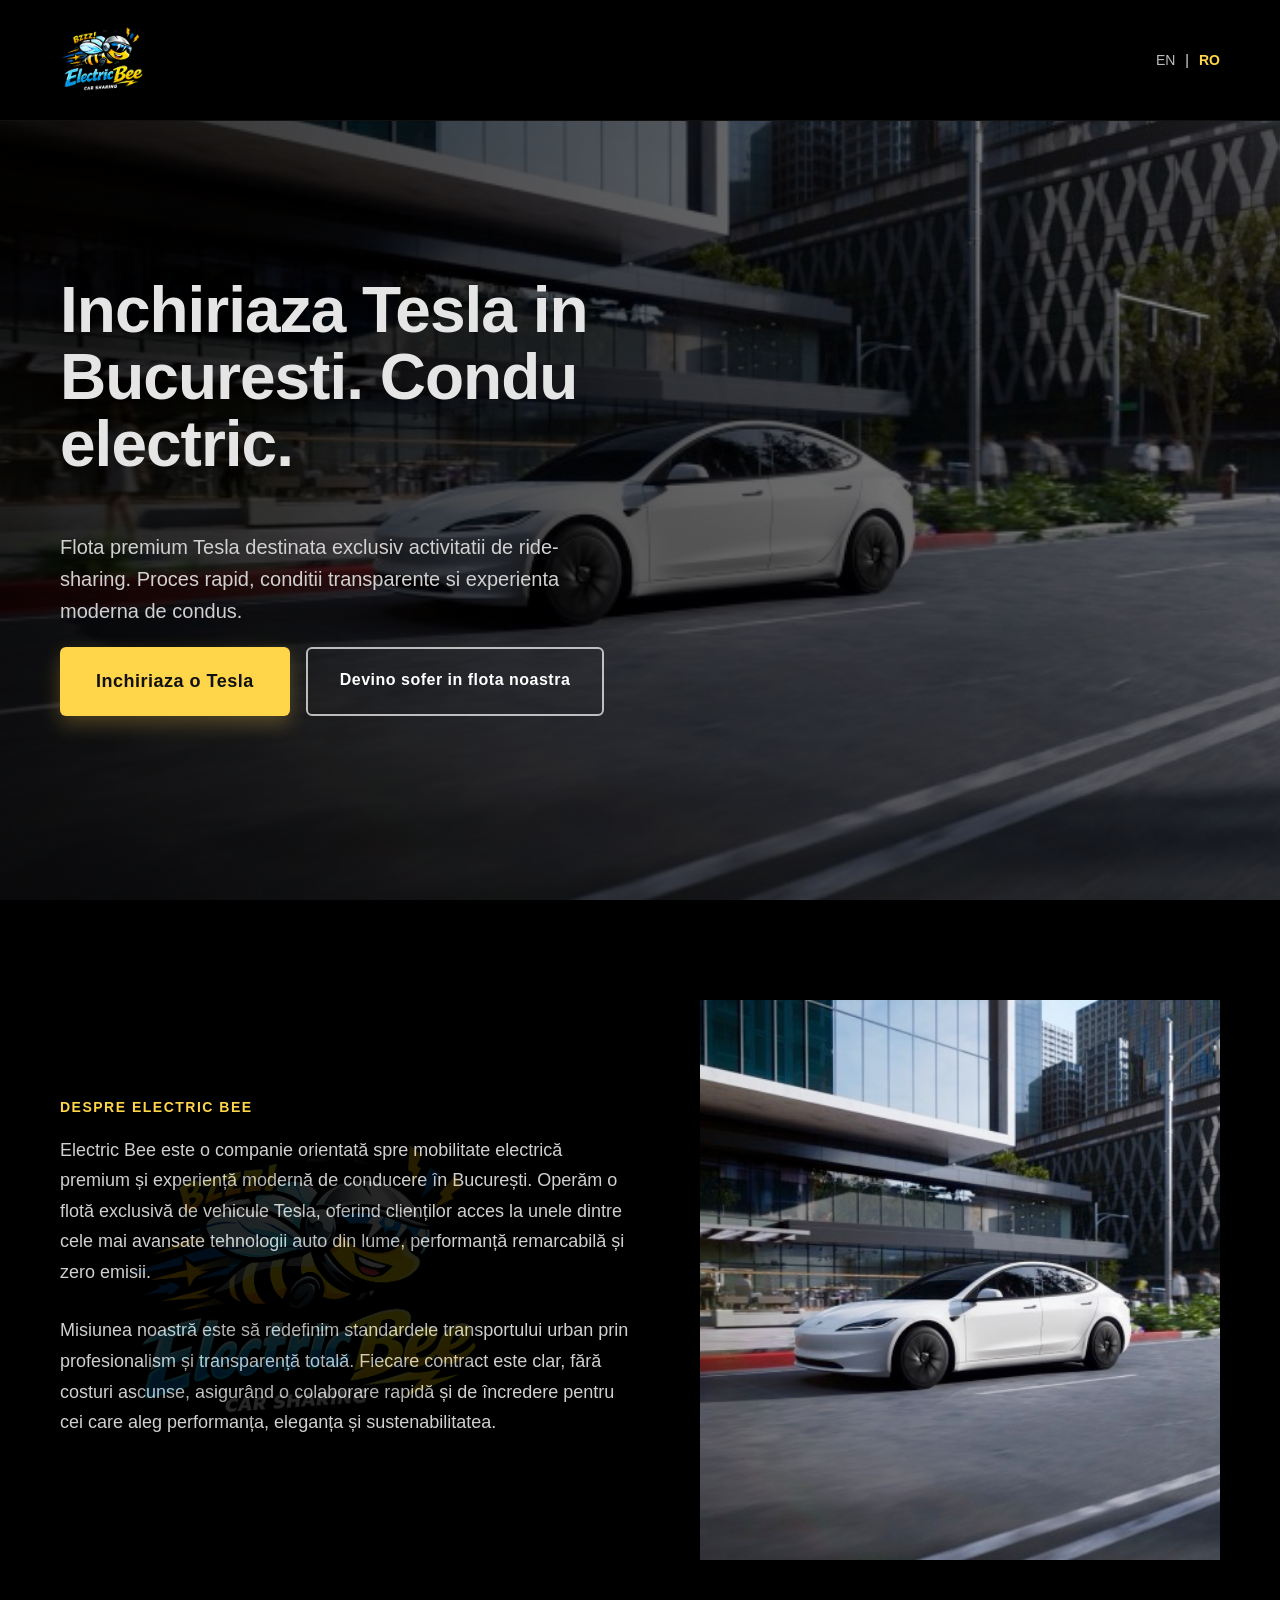
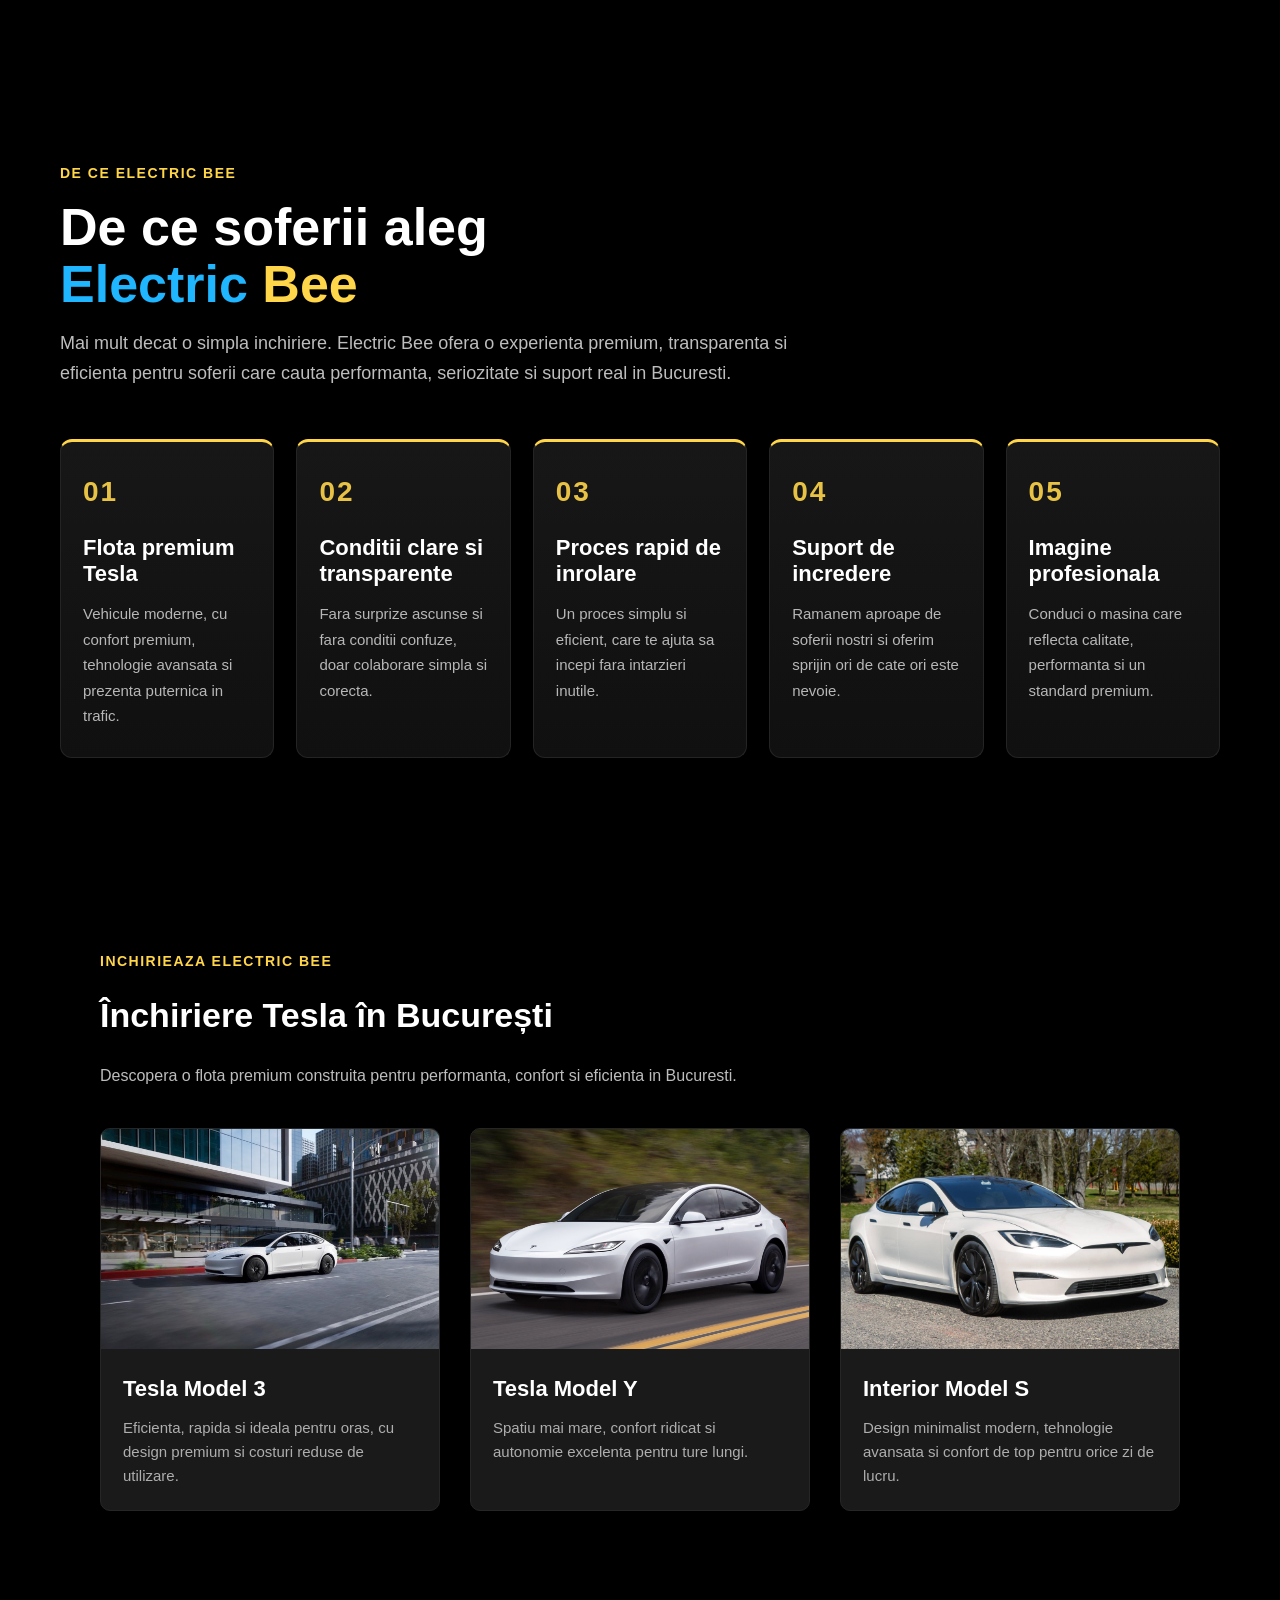
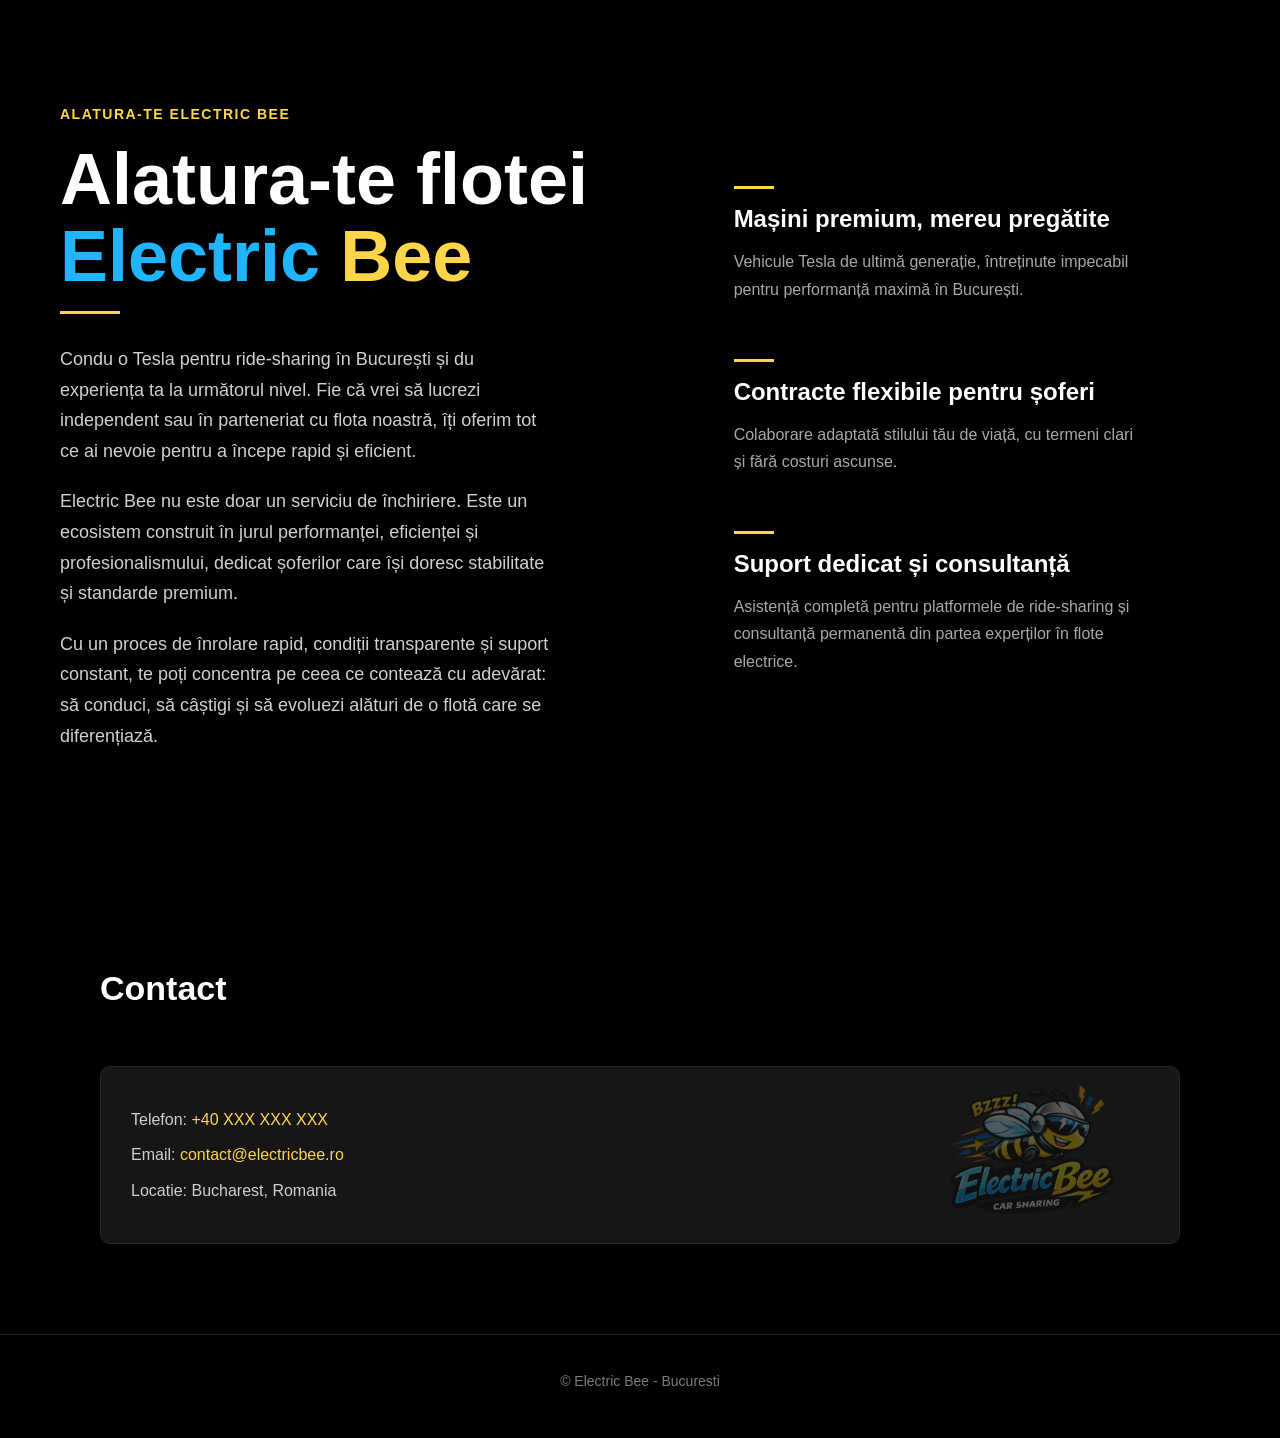
==== ro.html @ 7cf7f7ab "initial commit" ====
<!DOCTYPE html>
<html lang="ro">
<head>
    <meta charset="UTF-8">
    <meta name="viewport" content="width=device-width, initial-scale=1.0">
    <title>Electric Bee - Inchirieri Tesla Bucuresti</title>

    <link rel="stylesheet" href="style.css">
</head>

<body>

<header>
    <div class="logo">
        <img src="images/logo.png" alt="Electric Bee">
    </div>

    <div class="lang">
        <a href="index.html">EN</a> |
        <strong>RO</strong>
    </div>
</header>

<section class="hero">
    <div class="hero-content">
        <h1>Inchiriaza Tesla in Bucuresti. Condu electric.</h1>
        <p>
            Flota premium Tesla destinata exclusiv activitatii de ride-sharing.
            Proces rapid, conditii transparente si experienta moderna de condus.
        </p>

        <div class="hero-buttons">
            <a href="#contact" class="btn btn-primary">Inchiriaza o Tesla</a>
            <a href="#drivers" class="btn btn-secondary">Devino sofer in flota noastra</a>
        </div>
    </div>
</section>

<section class="about-section">
    <div class="about-text">
        <span class="section-accent">Despre Electric Bee</span>

        <img src="images/logo.png" alt="Electric Bee Logo" class="about-inline-logo">
        <p>
            Electric Bee este o companie orientată spre mobilitate electrică premium și
            experiență modernă de conducere în București. Operăm o flotă exclusivă de
            vehicule Tesla, oferind clienților acces la unele dintre cele mai avansate
            tehnologii auto din lume, performanță remarcabilă și zero emisii.
        </p>
        <p>
            Misiunea noastră este să redefinim standardele transportului urban prin
            profesionalism și transparență totală. Fiecare contract este clar,
            fără costuri ascunse, asigurând o colaborare rapidă și de încredere
            pentru cei care aleg performanța, eleganța și sustenabilitatea.
        </p>
    </div>

    <div class="about-image">
        <img src="images/tesla1.jpg" alt="Interior Tesla">
    </div>
</section>

<section class="why-eb-section">
    <div class="why-eb-header">
        <span class="section-accent">De ce Electric Bee</span>

        <h2 class="why-title">
            De ce soferii aleg<br>
            <span class="brand"><span class="electric">Electric</span>&nbsp;<span class="bee">Bee</span></span>
        </h2>

        <p>
            Mai mult decat o simpla inchiriere. Electric Bee ofera o experienta premium,
            transparenta si eficienta pentru soferii care cauta performanta, seriozitate
            si suport real in Bucuresti.
        </p>
    </div>

    <div class="why-eb-grid">
        <div class="why-eb-card">
            <div class="why-eb-number">01</div>
            <h3>Flota premium Tesla</h3>
            <p>Vehicule moderne, cu confort premium, tehnologie avansata si prezenta puternica in trafic.</p>
        </div>

        <div class="why-eb-card">
            <div class="why-eb-number">02</div>
            <h3>Conditii clare si transparente</h3>
            <p>Fara surprize ascunse si fara conditii confuze, doar colaborare simpla si corecta.</p>
        </div>

        <div class="why-eb-card">
            <div class="why-eb-number">03</div>
            <h3>Proces rapid de inrolare</h3>
            <p>Un proces simplu si eficient, care te ajuta sa incepi fara intarzieri inutile.</p>
        </div>

        <div class="why-eb-card">
            <div class="why-eb-number">04</div>
            <h3>Suport de incredere</h3>
            <p>Ramanem aproape de soferii nostri si oferim sprijin ori de cate ori este nevoie.</p>
        </div>

        <div class="why-eb-card">
            <div class="why-eb-number">05</div>
            <h3>Imagine profesionala</h3>
            <p>Conduci o masina care reflecta calitate, performanta si un standard premium.</p>
        </div>
    </div>
</section>

<section>
    <span class="section-accent">Inchirieaza Electric Bee</span>
    <h2>Închiriere Tesla în București</h2>
    <p class="section-text">
        Descopera o flota premium construita pentru performanta, confort si eficienta in Bucuresti.
    </p>

    <div class="cards">
        <div class="card">
            <img src="images/tesla1.jpg" alt="Tesla Model 3">
            <div class="card-content">
                <h3>Tesla Model 3</h3>
                <p>
                    Eficienta, rapida si ideala pentru oras, cu design premium si costuri reduse de utilizare.
                </p>
            </div>
        </div>

        <div class="card">
            <img src="images/tesla2.jpg" alt="Tesla Model Y">
            <div class="card-content">
                <h3>Tesla Model Y</h3>
                <p>
                    Spatiu mai mare, confort ridicat si autonomie excelenta pentru ture lungi.
                </p>
            </div>
        </div>

        <div class="card">
            <img src="images/tesla3.jpg" alt="Tesla Model S">
            <div class="card-content">
                <h3>Interior Model S</h3>
                <p>
                    Design minimalist modern, tehnologie avansata si confort de top pentru orice zi de lucru.
                </p>
            </div>
        </div>
    </div>
</section>

<section class="drivers-section" id="drivers">

    <div class="drivers-left">
        <span class="section-accent">Alatura-te Electric Bee</span>

        <h2 class="join-title">
            Alatura-te flotei<br>
            <span class="brand">
        <span class="electric">Electric</span>&nbsp;<span class="bee">Bee</span>
    </span>
        </h2>

        <p>
            Condu o Tesla pentru ride-sharing în București și du experiența ta la următorul nivel.
            Fie că vrei să lucrezi independent sau în parteneriat cu flota noastră, îți oferim tot
            ce ai nevoie pentru a începe rapid și eficient.
        </p>

        <p>
            Electric Bee nu este doar un serviciu de închiriere. Este un ecosistem construit în jurul
            performanței, eficienței și profesionalismului, dedicat șoferilor care își doresc stabilitate
            și standarde premium.
        </p>

        <p>
            Cu un proces de înrolare rapid, condiții transparente și suport constant, te poți concentra
            pe ceea ce contează cu adevărat: să conduci, să câștigi și să evoluezi alături de o flotă
            care se diferențiază.
        </p>
    </div>

    <div class="drivers-right">

        <div class="driver-item">
            <div class="line"></div>
            <h3>Mașini premium, mereu pregătite</h3>
            <p>
                Vehicule Tesla de ultimă generație, întreținute impecabil pentru
                performanță maximă în București.
            </p>
        </div>

        <div class="driver-item">
            <div class="line"></div>
            <h3>Contracte flexibile pentru șoferi</h3>
            <p>
                Colaborare adaptată stilului tău de viață, cu termeni clari și
                fără costuri ascunse.
            </p>
        </div>

        <div class="driver-item">
            <div class="line"></div>
            <h3>Suport dedicat și consultanță</h3>
            <p>
                Asistență completă pentru platformele de ride-sharing și consultanță
                permanentă din partea experților în flote electrice.
            </p>
        </div>

    </div>

</section>

<section id="contact">
    <h2>Contact</h2>
    <div class="contact-card">
        <div class="contact-box">
            <p>Telefon: <a href="tel:+40XXXXXXXXX">+40 XXX XXX XXX</a></p>
            <p>Email: <a href="mailto:contact@electricbee.ro">contact@electricbee.ro</a></p>
            <p>Locatie: Bucharest, Romania</p>
        </div>

        <img src="images/logo.png" class="contact-logo" alt="Electric Bee">
    </div>
</section>

<footer>
    © Electric Bee - Bucuresti
</footer>

</body>
</html>
---- style.css ----
* {
    box-sizing: border-box;
}

html, body {
    margin: 0;
    padding: 0;
    overflow-x: hidden;
    font-family: Arial, sans-serif;
    background-color: #000000;
    color: #e5e5e5;
    scroll-behavior: smooth;
}

body {
    line-height: 1.6;
}

/* HEADER */
header {
    display: flex;
    justify-content: space-between;
    align-items: center;
    padding: 25px 60px;
    position: fixed;
    top: 0;
    left: 0;
    width: 100%;
    z-index: 1000;
    background: #000000;
    border-bottom: 1px solid #111;
}

.logo {
    display: flex;
    align-items: center;
}

.logo img {
    height: 70px;
    width: auto;
    display: block;
}

.lang {
    display: flex;
    align-items: center;
    gap: 10px;
    font-size: 14px;
    margin-left: auto;
}

.lang a {
    text-decoration: none;
    color: #bdbdbd;
    transition: color 0.3s ease;
}

.lang a:hover {
    color: #ffd54a;
}

.lang strong {
    color: #ffd54a;
}

/* HERO */
.hero {
    min-height: 100vh;
    width: 100%;
    max-width: 100%;
    margin: 0;
    background: url('images/tesla1.jpg') center center / cover no-repeat;
    display: flex;
    align-items: center;
    padding: 0 60px;
    position: relative;
}

.hero::after {
    content: "";
    position: absolute;
    inset: 0;
    background: linear-gradient(
        to right,
        rgba(0, 0, 0, 0.78),
        rgba(0, 0, 0, 0.45)
    );
}

.hero-content {
    position: relative;
    z-index: 2;
    max-width: 620px;
    padding-top: 40px;
}


.hero h1 {
    font-size: 64px;
    font-weight: 700;
    line-height: 1.05;
    letter-spacing: -1px;
    text-shadow: 0 10px 30px rgba(0,0,0,0.4);
}

.hero p {
    font-size: 20px;
    color: #d0d0d0;
    max-width: 520px;
    line-height: 1.6;
}

.hero-buttons {
    display: flex;
    gap: 16px;
    flex-wrap: wrap;
}

.btn {
    display: inline-block;
    padding: 18px 32px;
    text-decoration: none;
    font-size: 16px;
    border-radius: 6px;
    transition: all 0.3s ease;
    text-align: center;
    font-weight: 600;
    letter-spacing: 0.5px;
}

.btn-primary {
    background: #ffd54a;
    color: #111111;
    font-weight: 700;
    box-shadow: 0 8px 20px rgba(255, 213, 74, 0.25);
    font-size: 18px;
    padding: 20px 36px;
}

.btn-primary:hover {
    background: #ffca1a;
    transform: translateY(-2px);
}

.btn-secondary {
    border: 2px solid rgba(255, 255, 255, 0.7);
    color: #ffffff;
    background: transparent;
    padding: 18px 32px;
    font-weight: 600;
    position: relative;
    transition: all 0.3s ease;
}

/* glow effect */
.btn-secondary::before {
    content: "";
    position: absolute;
    inset: 0;
    border-radius: 6px;
    box-shadow: 0 0 0 rgba(255, 255, 255, 0);
    transition: all 0.3s ease;
}

/* hover */
.btn-secondary:hover {
    border-color: #ffffff;
    transform: translateY(-2px);
}

.btn-secondary:hover::before {
    box-shadow: 0 0 12px rgba(255, 255, 255, 0.4),
                0 0 24px rgba(255, 255, 255, 0.2);
}

/* ABOUT SECTION*/
.about-section {
    display: grid;
    grid-template-columns: 1.1fr 1fr;
    gap: 60px;
    align-items: center;
    padding: 100px 60px;
    max-width: 1400px;
    margin: 0 auto;
}

.about-text {
    position: relative;
}

.about-text h2 {
    font-size: 64px;
    color: #fff;
    margin: 0 0 30px;
    line-height: 0.95;
    max-width: 420px;
}

.about-text p {
    color: #d0d0d0;
    font-size: 18px;
    line-height: 1.7;
    margin: 0 0 28px;
    max-width: 620px;
}

.about-inline-logo {
    position: absolute;
    right: 140px;
    top: 40px;
    height: 300px;
    opacity: 0.15;
    pointer-events: none;
}

.about-middle {
    display: flex;
    justify-content: center;
    align-items: center;
}

.about-middle img {
    height: 120px;
    opacity: 0.9;
}

.about-image {
    display: flex;
    justify-content: flex-end;
}

.about-image img {
    width: 100%;
    max-width: 520px;
    height: 560px;
    object-fit: cover;
    display: block;
}

/* WHY SECTION */
.why-eb-section {
    padding: 100px 60px;
    max-width: 1400px;
    margin: 0 auto;
}

.why-eb-header {
    max-width: 760px;
    margin-bottom: 50px;
}

.section-accent {
    display: inline-block;
    color: #ffd54a;
    font-size: 14px;
    font-weight: 700;
    text-transform: uppercase;
    letter-spacing: 1.5px;
    margin-bottom: 16px;
}

.why-title {
    font-size: 52px;
    line-height: 1.1;
    font-weight: 600;
    color: #ffffff;
    margin-bottom: 20px;
}

/* brand line */
.brand {
    display: inline-block;
    transform: translateY(2px);
    font-weight: 700;
    letter-spacing: 0;
}

.electric {
    color: #1fb6ff;
}

.bee {
    color: #ffd54a;
}

.why-eb-header h2 {
    font-size: 52px;
    line-height: 1.05;
    margin: 0 0 18px;
    color: #ffffff;
}

.why-eb-header p {
    font-size: 18px;
    line-height: 1.7;
    color: #bdbdbd;
    margin: 0;
}

.why-eb-grid {
    display: grid;
    grid-template-columns: repeat(5, 1fr);
    gap: 22px;
}

.why-eb-card {
    background: linear-gradient(180deg, #171717 0%, #101010 100%);
    border: 1px solid #242424;
    border-top: 3px solid #ffd54a;
    border-radius: 12px;
    padding: 28px 22px;
    transition: transform 0.3s ease, border-color 0.3s ease, box-shadow 0.3s ease;
}

.why-eb-card:hover {
    transform: translateY(-6px);
    border-color: #3a3a3a;
    box-shadow: 0 12px 28px rgba(0, 0, 0, 0.28);
}

.why-eb-number {
    font-size: 28px;
    font-weight: 800;
    color: #ffd54a;
    margin-bottom: 20px;
    letter-spacing: 2px;
    opacity: 0.9;
}

.why-eb-card h3 {
    font-size: 22px;
    line-height: 1.2;
    color: #ffffff;
    margin: 0 0 14px;
}

.why-eb-card p {
    font-size: 15px;
    line-height: 1.7;
    color: #b7b7b7;
    margin: 0;
}

/* GENERAL SECTIONS */
section {
    padding: 90px 60px;
    max-width: 1200px;
    margin: 0 auto;
}

.hero {
    max-width: none;
}

h2 {
    color: #ffffff;
    font-size: 34px;
    margin: 0 0 20px;
}

.section-text {
    color: #bdbdbd;
    font-size: 16px;
    max-width: 800px;
}

/* WHY TESLA */
.features {
    display: grid;
    grid-template-columns: repeat(auto-fit, minmax(220px, 1fr));
    gap: 20px;
    margin-top: 35px;
}

.features div {
    background: #1a1a1a;
    padding: 22px;
    border-radius: 8px;
    border: 1px solid #262626;
    color: #d8d8d8;
    transition: transform 0.3s ease, border-color 0.3s ease;
}

.features div:hover {
    transform: translateY(-4px);
    border-color: #3a3a3a;
}

/* TESLA CARDS */
.cards {
    display: grid;
    grid-template-columns: repeat(auto-fit, minmax(260px, 1fr));
    gap: 30px;
    margin-top: 40px;
}

.card {
    background: #1a1a1a;
    border-radius: 10px;
    overflow: hidden;
    border: 1px solid #262626;
    transition: transform 0.3s ease, border-color 0.3s ease;
}

.card:hover {
    transform: translateY(-6px);
    border-color: #3b3b3b;
}

.card img {
    width: 100%;
    height: 220px;
    object-fit: cover;
    display: block;
}

.card-content {
    padding: 22px;
}

.card-content h3 {
    margin: 0 0 10px;
    color: #ffffff;
    font-size: 22px;
}

.card-content p {
    margin: 0;
    color: #aeaeae;
    font-size: 15px;
}

/*DRIVERS*/
.join-title {
    font-size: 56px;
    line-height: 1.05;
    font-weight: 600;
    margin-bottom: 20px;
}

.drivers-section {
    display: grid;
    grid-template-columns: 1.2fr 1fr;
    gap: 90px;
    align-items: start;
    padding: 100px 60px;
    max-width: 1400px;
    margin: 0 auto;
}

.drivers-left h2 {
    font-size: 72px;
    color: #ffffff;
    margin-bottom: 30px;
    line-height: 1.05;
}

.drivers-left h2::after {
    content: "";
    display: block;
    width: 60px;
    height: 3px;
    background: #ffd54a;
    margin-top: 18px;
}

.drivers-left p {
    font-size: 18px;
    color: #d0d0d0;
    max-width: 500px;
    margin-bottom: 20px;
    line-height: 1.7;
}

.drivers-right {
    display: flex;
    flex-direction: column;
    gap: 56px;
    padding-top: 85px;
}

.driver-item {
    max-width: 430px;
    transition: transform 0.3s ease;
}

.driver-item:hover {
    transform: translateY(-4px);
}

.driver-item .line {
    width: 40px;
    height: 3px;
    background: #ffd54a;
    margin-bottom: 15px;
}

.driver-item h3 {
    font-size: 24px;
    color: #ffffff;
    margin: 0 0 14px;
    line-height: 1.25;
}

.driver-item p {
    color: #a8a8a8;
    font-size: 16px;
    line-height: 1.7;
    margin: 0;
    max-width: 400px;
}

/* CONTACT */
.contact-box {
    background: #161616;
    border: 1px solid #262626;
    border-radius: 10px;
    padding: 30px;
    margin-top: 30px;
}

.contact-box p {
    margin: 10px 0;
    color: #d0d0d0;
    font-size: 16px;
}

.contact-box a {
    color: #ffd54a;
    text-decoration: none;
}

.contact-box a:hover {
    text-decoration: underline;
}

.contact-card {
    position: relative;
    overflow: hidden;
}

.contact-logo {
    position: absolute;
    right: 60px;
    top: 55%;
    transform: translateY(-50%);
    height: 140px;
    opacity: 0.3;
    pointer-events: none;
}

/* FOOTER */
footer {
    padding: 35px 20px 45px;
    text-align: center;
    border-top: 1px solid #202020;
    color: #7c7c7c;
    font-size: 14px;
}

/* TABLET */
@media (max-width: 992px) {
    header {
        padding: 20px 30px;
    }

    .hero {
        padding: 0 30px;
    }

    section {
        padding: 80px 30px;
    }

    .hero h1 {
        font-size: 46px;
    }

    .hero p {
        font-size: 17px;
    }

    .about-section {
        grid-template-columns: 1fr;
        gap: 30px;
        padding: 80px 30px;
    }

    .about-inline-logo {
        position: absolute;
        right: 200px;
        top: 70px;
        height: 180px;
        opacity: 0.15;
        pointer-events: none;
    }

     .about-middle {
         display: none;
     }

     .about-text h2 {
        font-size: 48px;
        max-width: 100%;
     }

     .about-text p {
        font-size: 17px;
        max-width: 100%;
     }

     .about-image {
        justify-content: flex-start;
     }

     .about-image img {
        max-width: 100%;
        height: 420px;
     }

    .why-title {
        font-size: 42px;
        line-height: 1.1;
    }

    .brand {
        transform: translateY(1px);
    }

     .why-eb-grid {
             grid-template-columns: repeat(3, 1fr);
         }

    .drivers-section {
        grid-template-columns: 1fr 1fr;
        gap: 50px;
        padding: 80px 40px;
    }

    .drivers-right {
        gap: 40px;
        padding-top: 30px; /* mai mic decât desktop */
    }

    .driver-item {
        max-width: 100%;
    }

    .driver-item h3 {
        font-size: 20px;
    }

    .driver-item p {
        font-size: 15px;
        max-width: 100%;
    }

    .drivers-left h2 {
        font-size: 48px;
    }

    .join-title {
        font-size: 44px;
        line-height: 1.08;
        margin-bottom: 24px;
    }

    .join-title {
        font-size: 44px;
        line-height: 1.1;
    }

    .contact-box {
        padding: 25px;
    }

    .contact-logo {
        right: 30px;
        height: 100px;
        opacity: 0.08;
    }

    .contact-box p {
        font-size: 15px;
    }
}

/* MOBILE */
@media (max-width: 768px) {
    header {
        padding: 18px 20px;
    }

.logo img {
        height: 40px;
    }

    .lang {
        font-size: 13px;
        gap: 8px;
    }

    .hero {
        min-height: 100vh;
        padding: 0 20px;
        background-position: center center;
    }

    .hero::after {
        background: linear-gradient(
            to bottom,
            rgba(0, 0, 0, 0.72),
            rgba(0, 0, 0, 0.58)
        );
    }

    .hero-content {
        max-width: 100%;
        padding-top: 70px;
    }

    .hero h1 {
        font-size: 36px;
        line-height: 1.15;
        margin-bottom: 16px;
    }

    .hero p {
        font-size: 15px;
        margin-bottom: 24px;
    }

    .hero-buttons {
        flex-direction: column;
        align-items: stretch;
        gap: 12px;
        width: 100%;
        max-width: 280px;
    }

    .btn {
        width: 100%;
        font-size: 15px;
        padding: 16px;
    }

    .about-section {
        padding: 65px 20px;
    }

    .about-text {
        position: relative;
    }

    .about-inline-logo {
        height 200px;
        right: 140px;
        opacity: 0.15;
    }

    .about-text p {
        font-size: 15px;
        line-height: 1.7;
        position: relative;
        z-index: 2;
    }

    .about-image img {
        height: 300px;
    }

    /*why section*/
    .why-eb-section {
            padding: 65px 20px;
        }
    .why-title {
        font-size: 34px;
        line-height: 1.15;
        margin-bottom: 16px;
    }

    .brand {
        display: inline-block;
        font-weight: 700;
        letter-spacing: 0;
        transform: none;
    }

    .electric,
    .bee {
        display: inline;
    }

        .why-eb-number {
                font-size: 32px;
                top: 15px;
                right: 15px;
            }

        .why-eb-header h2 {
            font-size: 34px;
        }

        .why-eb-header p {
            font-size: 15px;
        }

        .why-eb-grid {
            grid-template-columns: 1fr;
            gap: 18px;
        }

        .why-eb-card {
            padding: 22px 18px;
        }

        .why-eb-card h3 {
            font-size: 20px;
        }

        .why-eb-card p {
            font-size: 14px;
        }

    section {
        padding: 65px 20px;
    }

    h2 {
        font-size: 28px;
        line-height: 1.2;
    }

    .section-text {
        font-size: 15px;
    }

    .features {
        grid-template-columns: 1fr;
        gap: 16px;
    }

    .features div {
        padding: 18px;
    }

    .cards {
        grid-template-columns: 1fr;
        gap: 22px;
    }

    .card img {
        height: 210px;
    }

    .card-content {
        padding: 18px;
    }

    .card-content h3 {
        font-size: 20px;
    }

    .card-content p {
        font-size: 14px;
    }

    .join-title {
        font-size: 34px;
        line-height: 1.1;
    }

    .contact-box {
        padding: 22px;
    }

    .contact-box p {
        font-size: 15px;
    }

    .contact-box {
        padding: 20px;
    }

    .contact-logo {
        display: none;
    }

    .contact-box p {
        font-size: 14px;
        line-height: 1.6;
    }

    footer {
        font-size: 13px;
        padding: 30px 16px 40px;
    }

    .drivers-section {
        grid-template-columns: 1fr;
        gap: 50px;
        padding: 70px 20px;
    }

        .drivers-left h2 {
            font-size: 36px;
        }

        .drivers-left p {
            font-size: 15px;
        }

    .drivers-right {
        padding-top: 0;
        gap: 35px;
    }

    .driver-item {
        max-width: 100%;
    }

    .driver-item h3 {
        font-size: 18px;
    }

    .driver-item p {
        font-size: 14px;
        line-height: 1.6;
    }

    .join-title {
        font-size: 34px;
        line-height: 1.1;
    }
}

/* SMALL MOBILE */
@media (max-width: 480px) {
    header {
        padding: 16px;
    }

    .about-inline-logo {
        display: none;
    }

    .logo {
        font-size: 17px;
    }

    .lang {
        font-size: 12px;
    }

    .hero {
        padding: 0 16px;
    }

    .hero h1 {
        font-size: 30px;
    }

    .hero p {
        font-size: 14px;
    }

    section {
        padding: 55px 16px;
    }

    h2 {
        font-size: 24px;
    }

    .why-title {
        font-size: 28px;
        line-height: 1.15;
    }

    .brand {
        font-weight: 700;
    }

    .card img {
        height: 190px;
    }

    .drivers-section {
        padding: 60px 16px;
    }

    .join-title {
        font-size: 28px;
    }

    .drivers-right {
        gap: 30px;
    }

    .contact-box {
        padding: 18px;
    }

    .contact-logo {
        display: none;
    }
}
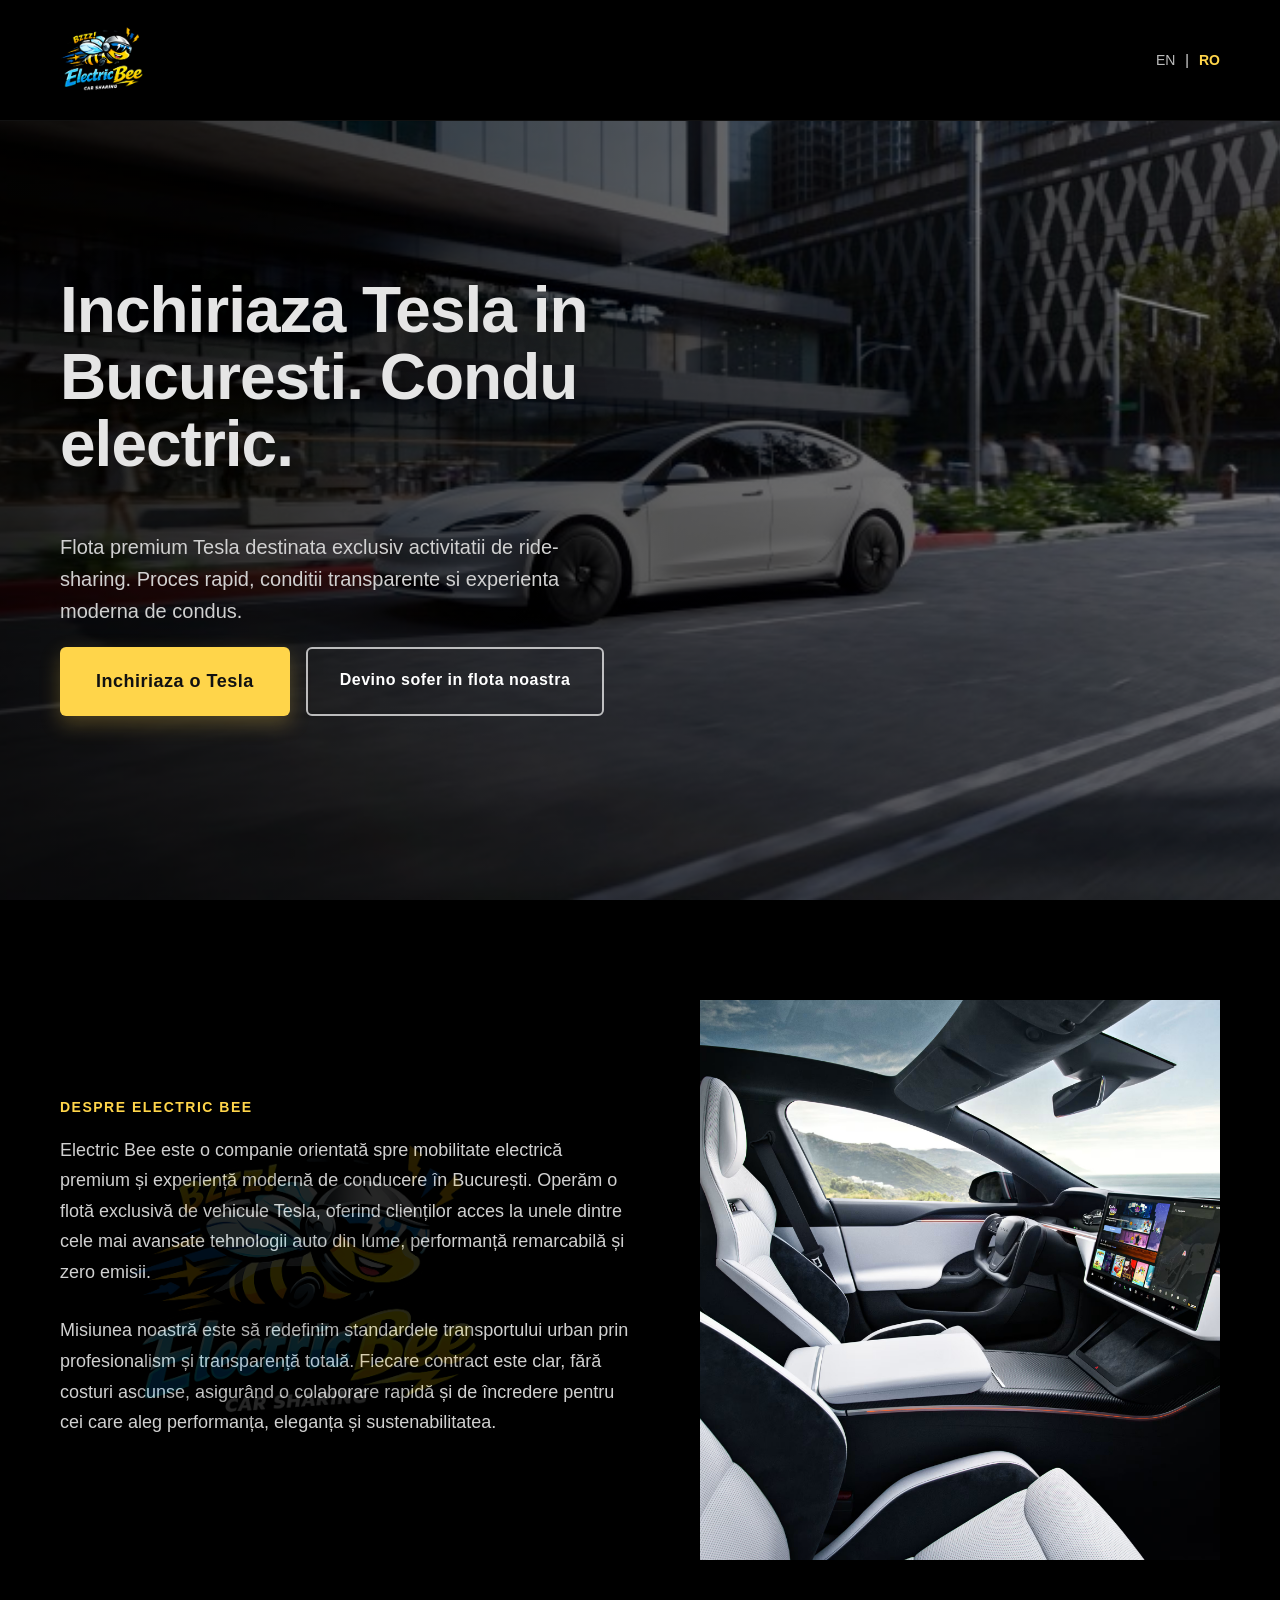
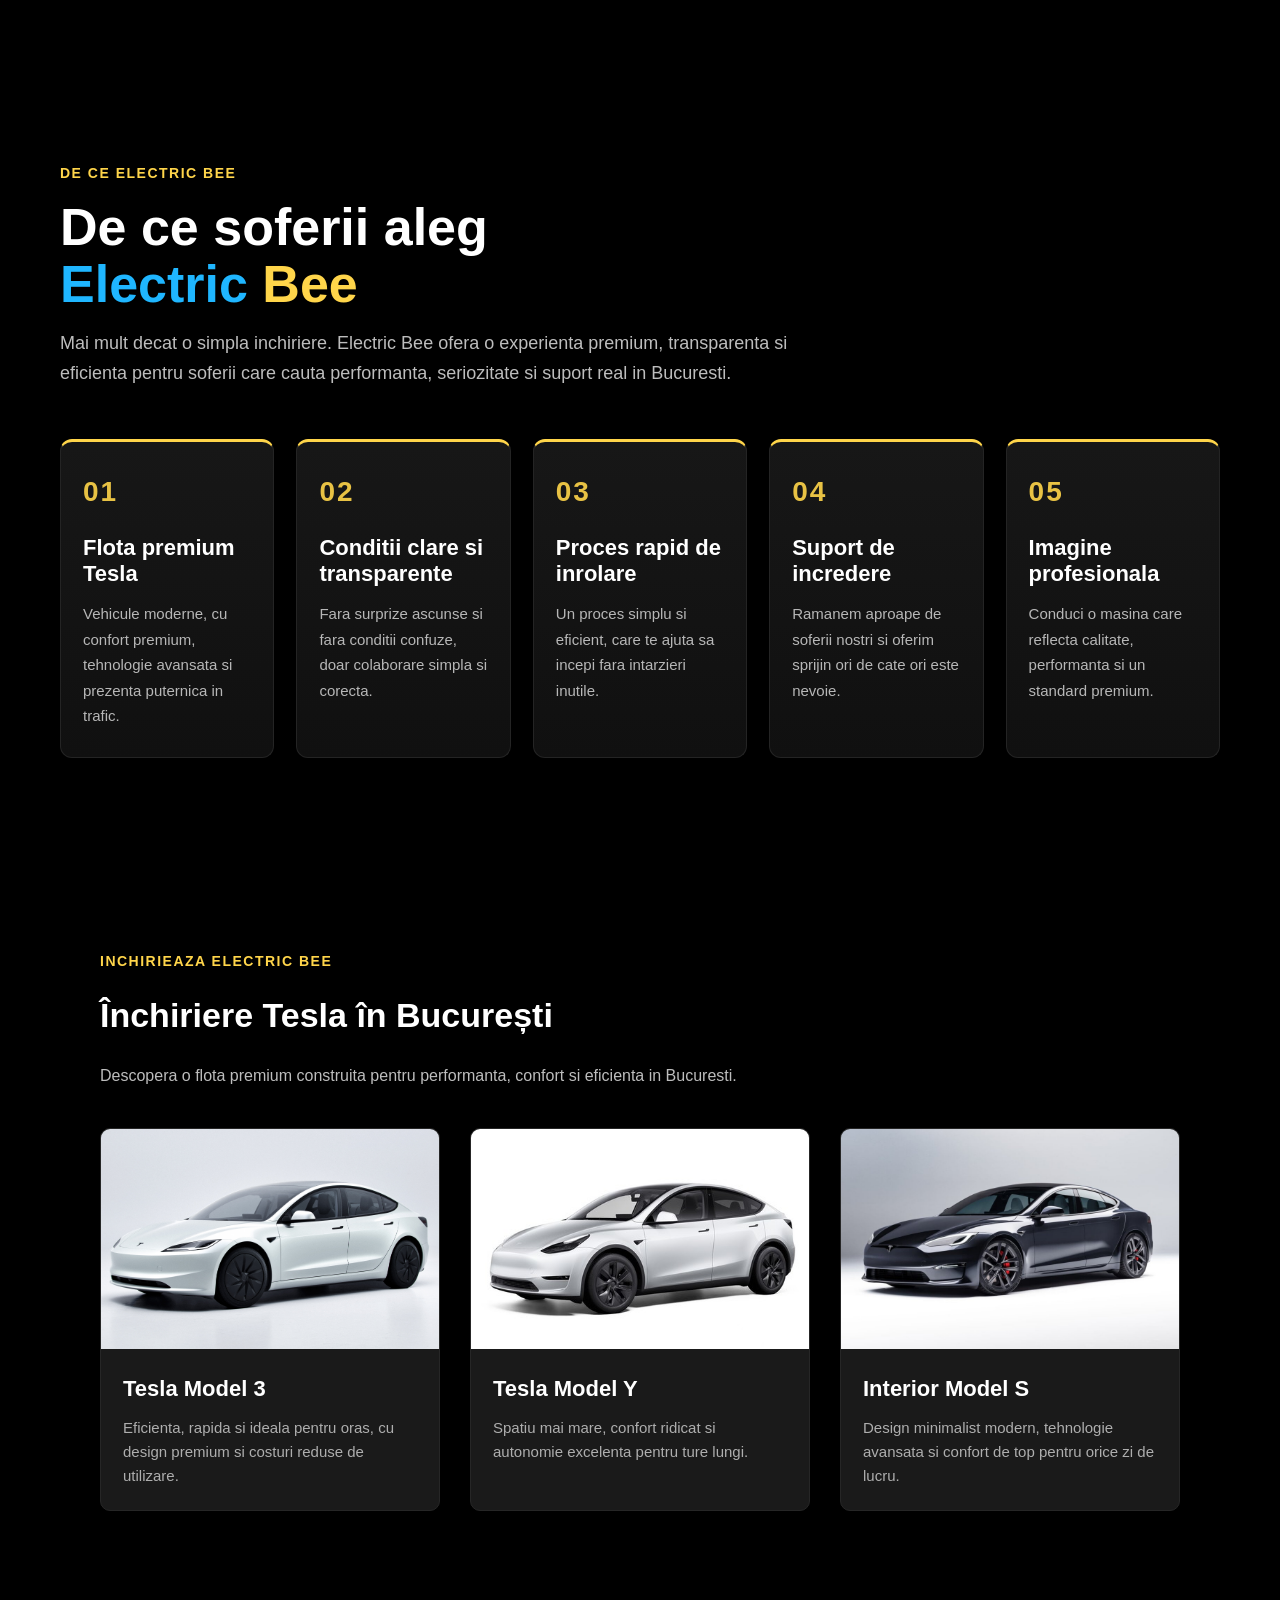
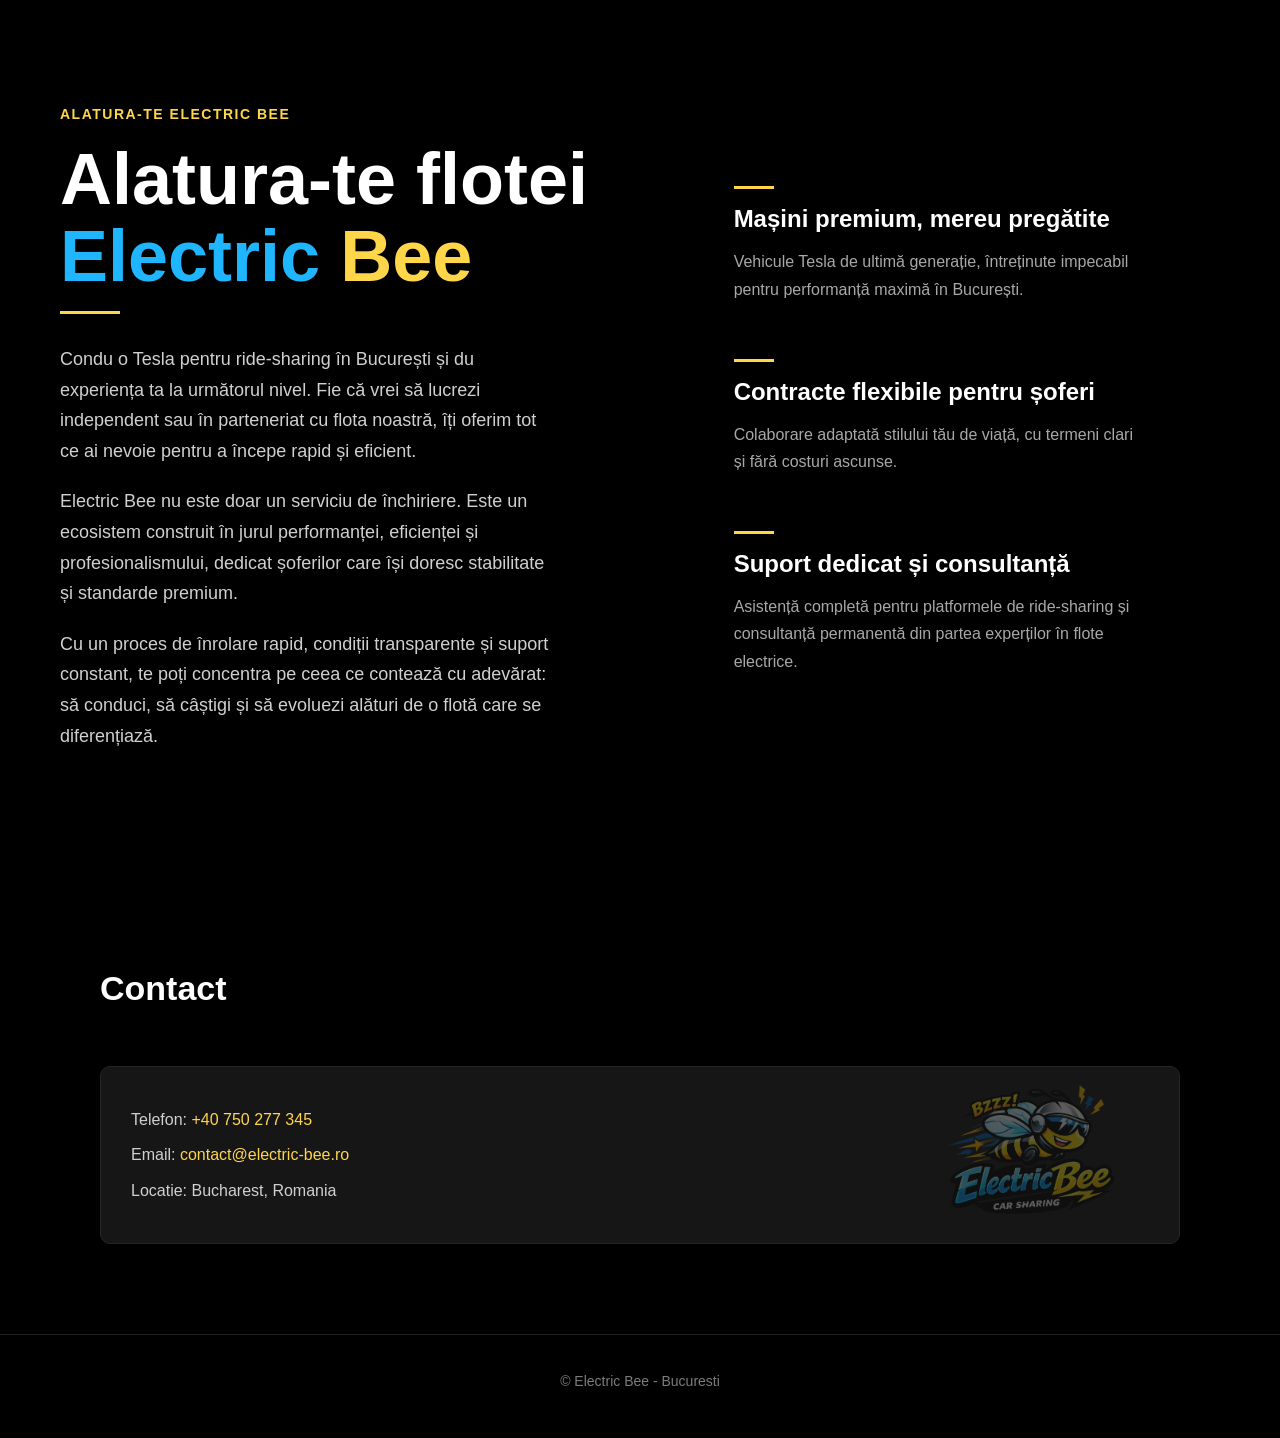
==== commit dc663b56: "Email and Contact number update + Images update" ====
--- a/ro.html
+++ b/ro.html
@@ -56,7 +56,7 @@
     </div>
 
     <div class="about-image">
-        <img src="images/tesla1.jpg" alt="Interior Tesla">
+        <img src="images/tesla-interior.jpg" alt="Interior Tesla">
     </div>
 </section>
 
@@ -118,7 +118,7 @@
 
     <div class="cards">
         <div class="card">
-            <img src="images/tesla1.jpg" alt="Tesla Model 3">
+            <img src="images/tesla-model-3.jpg" alt="Tesla Model 3">
             <div class="card-content">
                 <h3>Tesla Model 3</h3>
                 <p>
@@ -128,7 +128,7 @@
         </div>
 
         <div class="card">
-            <img src="images/tesla2.jpg" alt="Tesla Model Y">
+            <img src="images/tesla-model-y.jpg" alt="Tesla Model Y">
             <div class="card-content">
                 <h3>Tesla Model Y</h3>
                 <p>
@@ -138,7 +138,7 @@
         </div>
 
         <div class="card">
-            <img src="images/tesla3.jpg" alt="Tesla Model S">
+            <img src="images/tesla-model-s.jpg" alt="Tesla Model S">
             <div class="card-content">
                 <h3>Interior Model S</h3>
                 <p>
@@ -217,8 +217,8 @@
     <h2>Contact</h2>
     <div class="contact-card">
         <div class="contact-box">
-            <p>Telefon: <a href="tel:+40XXXXXXXXX">+40 XXX XXX XXX</a></p>
-            <p>Email: <a href="mailto:contact@electricbee.ro">contact@electricbee.ro</a></p>
+            <p>Telefon: <a href="tel:+40750277345">+40 750 277 345</a></p>
+            <p>Email: <a href="mailto:contact@electric-bee.ro">contact@electric-bee.ro</a></p>
             <p>Locatie: Bucharest, Romania</p>
         </div>
 
